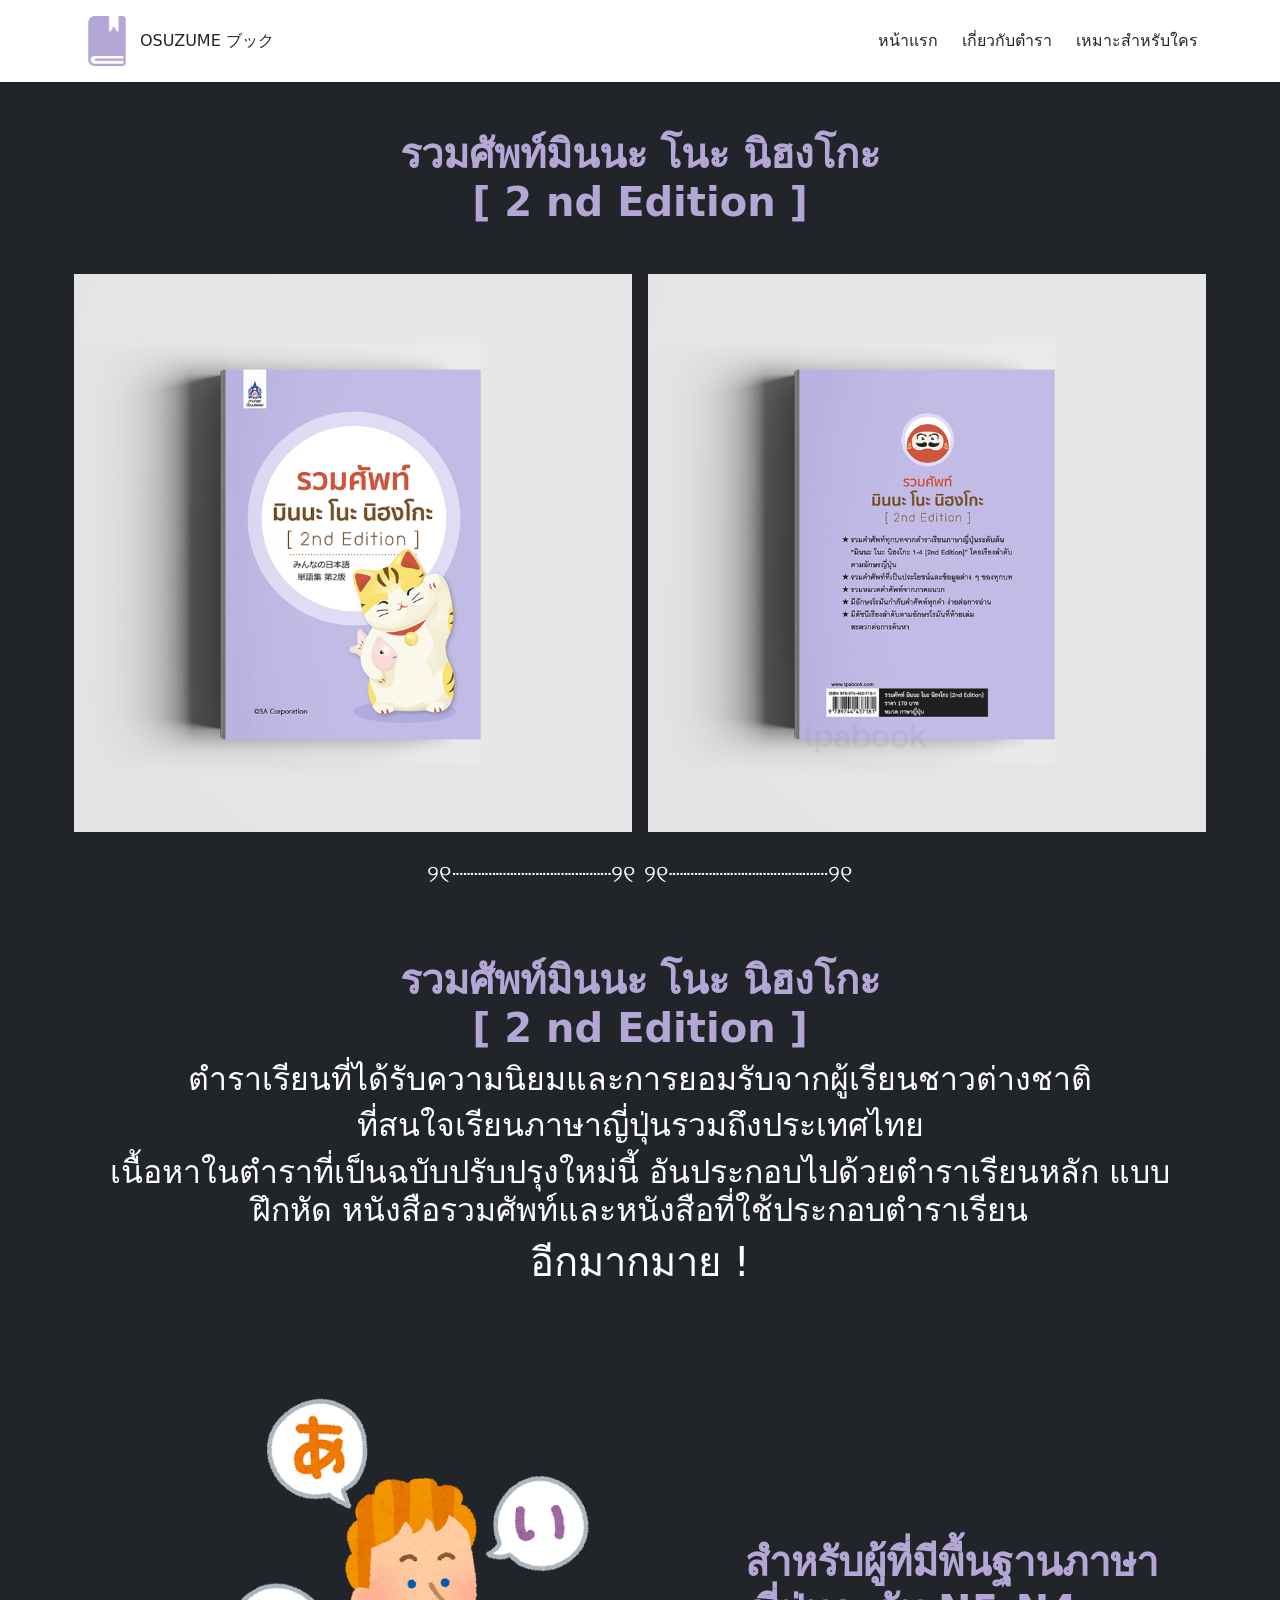
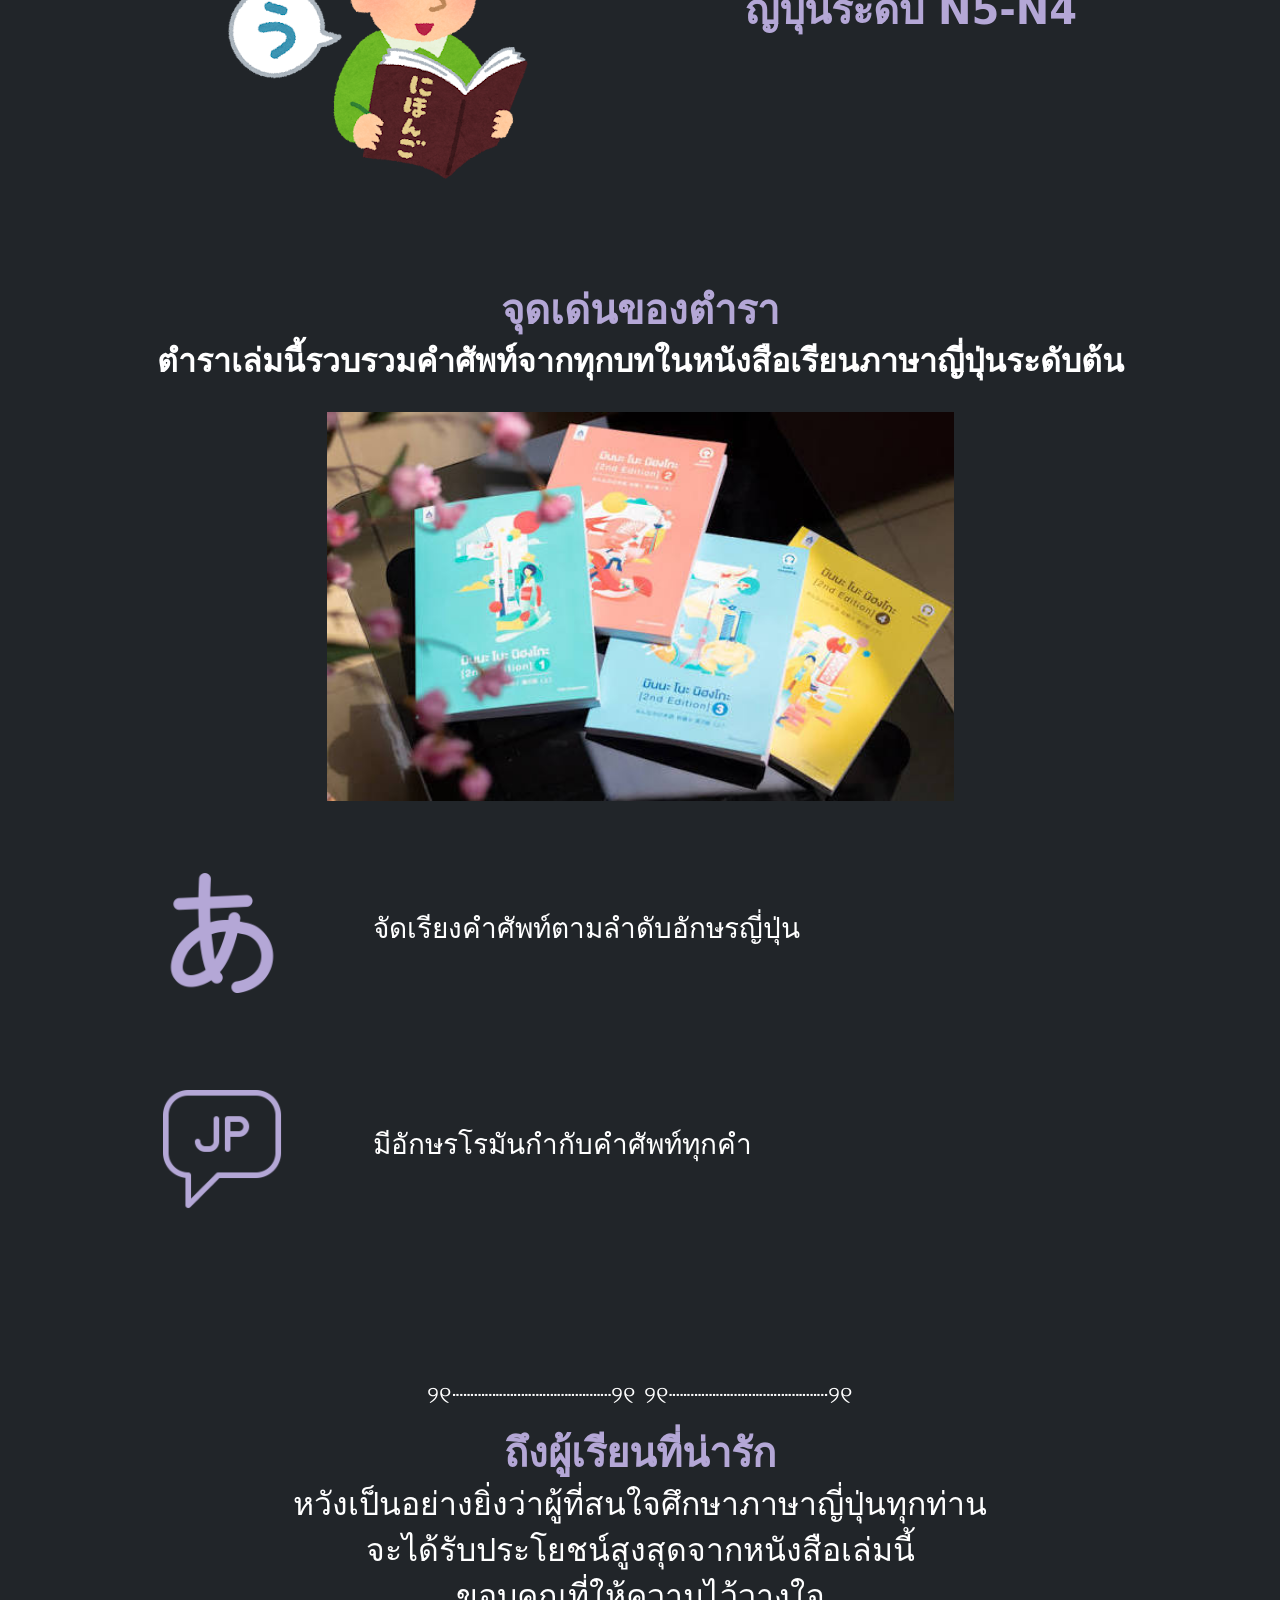
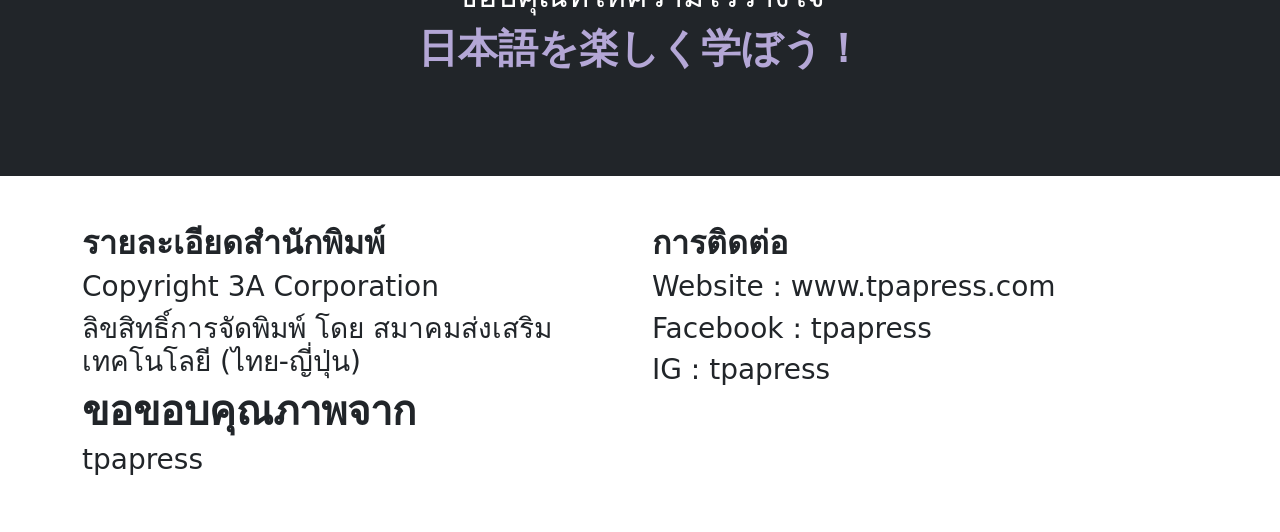
==== index.html @ 3cbcd415 "version1" ====
<!DOCTYPE html>
<html lang="th">

<head>
    <meta charset="UTF-8">
    <meta name="viewport" content="width=device-width, initial-scale=1.0">

    <title>รวมศัพท์มินนะ โนะ นิฮงโกะ</title>


    <!-- ทดลองในคาบ -->
    <link href="https://cdn.jsdelivr.net/npm/bootstrap@5.3.3/dist/css/bootstrap.min.css" rel="stylesheet">
    <link href="https://unpkg.com/aos@2.3.1/dist/aos.css" rel="stylesheet">






    <!-- Bootstrap -->
    <link href="https://cdn.jsdelivr.net/npm/bootstrap@5.3.3/dist/css/bootstrap.min.css" rel="stylesheet">
    <!-- CSS ของเรา -->
    <link rel="stylesheet" href="style.css">

</head>

<body>

    <!-- ================================================== -->
    <!-- HEADER : ส่วนหัวเว็บไซต์ -->
    <!-- ================================================== -->

    <header class="bg-white">
        <nav class="container d-flex align-items-center py-3">

            <!-- โลโก้ + 日本語 -->
            <div class="d-flex align-items-center">
                <img width="50" src="images/Logo (3).png" alt="日本語" class="img-fluid me-2">

                <span class="text-dark">OSUZUME ブック</span>
            </div>

            <!-- เมนู -->
            <div class="ms-auto d-flex gap-4">
                <a href="#" class="text-dark text-decoration-none menu-button">
                    หน้าแรก
                </a>

                <a href="#" class="text-dark text-decoration-none menu-button">
                    เกี่ยวกับตำรา
                </a>

                <a href="#" class="text-dark text-decoration-none menu-button">
                    เหมาะสำหรับใคร
                </a>
            </div>

        </nav>
    </header>


    <!-- ================================================== -->
    <!-- CONTENT : เนื้อหาหลัก -->
    <!-- ================================================== -->

    <main class="bg-dark text-white">


        <!-- ================================================== -->
        <!-- HERO SECTION -->
        <!-- ================================================== -->

        <!-- HERO -->
        <section class="container py-5">
            <div class="text-center mb-5">
                <h1 class="fw-bold" style="color: #B4A7D6;">
                    รวมศัพท์มินนะ โนะ นิฮงโกะ
                    <br>
                    [ 2 nd Edition ]
                </h1>
            </div>


            <!-- รูปหนังสือ -->
            <div class="d-flex justify-content-center align-items-start gap-3 flex-nowrap">

                <!-- ภาพด้านหน้า -->
                <img src="images/minna-dic-front.png" alt="หนังสือด้านหน้า" class="img-fluid w-50"
                    data-aos="zoom-in-right" data-aos-duration="3000">

                <!-- ภาพด้านหลัง -->
                <img src="images/minna-dic-back.png" alt="หนังสือด้านหลัง" class="img-fluid w-50"
                    data-aos="zoom-in-left" data-aos-duration="3000">

            </div>

            <!-- เส้นตกแต่ง -->
            <div class="text-center mt-4">
                <p class="text-white fs-4">
                    ୨୧┈┈┈┈┈┈┈┈┈┈┈୨୧ ୨୧┈┈┈┈┈┈┈┈┈┈┈୨୧
                </p>
            </div>


            <!-- ================================================== -->
            <!-- SECTION 1 : เกี่ยวกับตำรา -->
            <!-- ================================================== -->

            <section class="container py-5">

                <div class="text-center">

                    <h1 class="fw-bold" style="color: #B4A7D6;">
                        รวมศัพท์มินนะ โนะ นิฮงโกะ
                        <br>
                        [ 2 nd Edition ]
                    </h1>

                    <h2>
                        ตำราเรียนที่ได้รับความนิยมและการยอมรับจากผู้เรียนชาวต่างชาติ
                    </h2>
                    <h2>
                        ที่สนใจเรียนภาษาญี่ปุ่นรวมถึงประเทศไทย
                    </h2>

                    <h2>
                        เนื้อหาในตำราที่เป็นฉบับปรับปรุงใหม่นี้
                        อันประกอบไปด้วยตำราเรียนหลัก แบบฝึกหัด
                        หนังสือรวมศัพท์และหนังสือที่ใช้ประกอบตำราเรียน
                    </h2>
                    <h1>
                        อีกมากมาย !
                    </h1>

                </div>

            </section>


            <!-- ================================================== -->
            <!-- SECTION 2 : เหมาะกับใคร -->
            <!-- ================================================== -->

            <section class="container py-5">

                <div class="row align-items-center">

                    <!-- รูปภาพ -->
                    <div class="col-sm-12 col-md-7 col-lg-7 col-xl-7 text-center">

                        <img src="images/study_nihongo.png" alt="ผู้เรียนภาษาญี่ปุ่น" class="img-fluid"
                            data-aos="zoom-in-down" data-aos-duration="3000">

                    </div>

                    <!-- ข้อความ -->
                    <div class="col-sm-12 col-md-5 col-lg-5 col-xl-5 ">
                        <div>
                            <h1 class="fw-bold" style="color: #B4A7D6;">
                                สำหรับผู้ที่มีพื้นฐานภาษาญี่ปุ่นระดับ N5-N4
                            </h1>
                        </div>
                    </div>

                </div>

            </section>


            <!-- ================================================== -->
            <!-- SECTION 3 : จุดเด่นของตำรา -->
            <!-- ================================================== -->

            <section class="container py-5">

                <!-- หัวข้อ -->
                <div class="text-center">

                    <h1 class="fw-bold" style="color: #B4A7D6;">
                        จุดเด่นของตำรา
                    </h1>

                    <h2 class="fw-bold">
                        ตำราเล่มนี้รวบรวมคำศัพท์จากทุกบทในหนังสือเรียนภาษาญี่ปุ่นระดับต้น
                    </h2>

                </div>


                <!-- รูปหนังสือหลัก -->
                <div class="row justify-content-center py-4">
                    <div class="col-sm-12 col-md-7 col-lg-7 col-xl-7 text-center">
                        <img src="images/minna-basic-book.jpg" alt="หนังสือเรียนภาษาญี่ปุ่น" class="img-fluid w-100"
                            data-aos="zoom-out" data-aos-duration="3000">
                    </div>
                </div>




                <!-- จุดเด่นที่ 1 -->
                <div class="row align-items-center py-5">

                    <div class="col-12 col-md-3 text-center">

                        <img src="images/alphabet (3).png" alt="การเรียงคำศัพท์" width="120">

                    </div>

                    <div class="col-12 col-md-9">

                        <h3>
                            จัดเรียงคำศัพท์ตามลำดับอักษรญี่ปุ่น
                        </h3>

                    </div>

                </div>


                <!-- จุดเด่นที่ 2 -->
                <div class="row align-items-center py-5">

                    <div class="col-12 col-md-3 text-center">

                        <img src="images/japanese (2).png" alt="อักษรโรมัน" width="120">

                    </div>

                    <div class="col-12 col-md-9">

                        <h3>
                            มีอักษรโรมันกำกับคำศัพท์ทุกคำ
                        </h3>

                    </div>

                </div>

            </section>


            <!-- ================================================== -->
            <!-- SECTION 4 : ความคาดหวัง -->
            <!-- ================================================== -->

            <section class="container py-5">

                <!-- เส้นตกแต่ง -->
                <div class="text-center mt-4">
                    <p class="text-white fs-4">
                        ୨୧┈┈┈┈┈┈┈┈┈┈┈୨୧ ୨୧┈┈┈┈┈┈┈┈┈┈┈୨୧
                    </p>
                </div>



                <div class="text-center">

                    <h1 class="fw-bold" style="color: #B4A7D6;">
                        ถึงผู้เรียนที่น่ารัก
                    </h1>

                    <h2>
                        หวังเป็นอย่างยิ่งว่าผู้ที่สนใจศึกษาภาษาญี่ปุ่นทุกท่าน
                    </h2>
                    <h2>
                        จะได้รับประโยชน์สูงสุดจากหนังสือเล่มนี้
                    </h2>
                    <h2>
                        ขอบคุณที่ให้ความไว้วางใจ
                    </h2>

                    <h1 class="fw-bold" style="color: #B4A7D6;">
                        日本語を楽しく学ぼう！
                    </h1>

                </div>

            </section>

    </main>


    <!-- ================================================== -->
    <!-- FOOTER : ส่วนท้ายเว็บไซต์ -->
    <!-- ================================================== -->

    <footer class="bg-white text-dark">

        <div class="container py-5">

            <div class="row">

                <!-- รายละเอียดสำนักพิมพ์ -->
                <div class="col-md-6">

                    <h2 class="fw-bold">
                        รายละเอียดสำนักพิมพ์
                    </h2>

                    <h3>
                        Copyright 3A Corporation
                    </h3>

                    <h3>
                        ลิขสิทธิ์การจัดพิมพ์ โดย
                        สมาคมส่งเสริมเทคโนโลยี (ไทย-ญี่ปุ่น)
                    </h3>

                    <h1 class="fw-bold">
                        ขอขอบคุณภาพจาก
                    </h1>

                    <h3>
                        tpapress
                    </h3>
                </div>


                <!-- การติดต่อ -->
                <div class="col-md-6">

                    <h2 class="fw-bold">
                        การติดต่อ
                    </h2>

                    <h3>
                        Website : www.tpapress.com
                    </h3>

                    <h3>
                        Facebook : tpapress
                    </h3>

                    <h3>
                        IG : tpapress
                    </h3>

                </div>

            </div>

        </div>

    </footer>


    <!-- Bootstrap JavaScript -->
    <script src="https://cdn.jsdelivr.net/npm/bootstrap@5.3.3/dist/js/bootstrap.bundle.min.js"></script>

    <!-- AOS JavaScript ฝึกในคาบ -->
    <script src="https://unpkg.com/aos@2.3.1/dist/aos.js"></script>
    <script>
        AOS.init();
    </script>
</body>

</html>
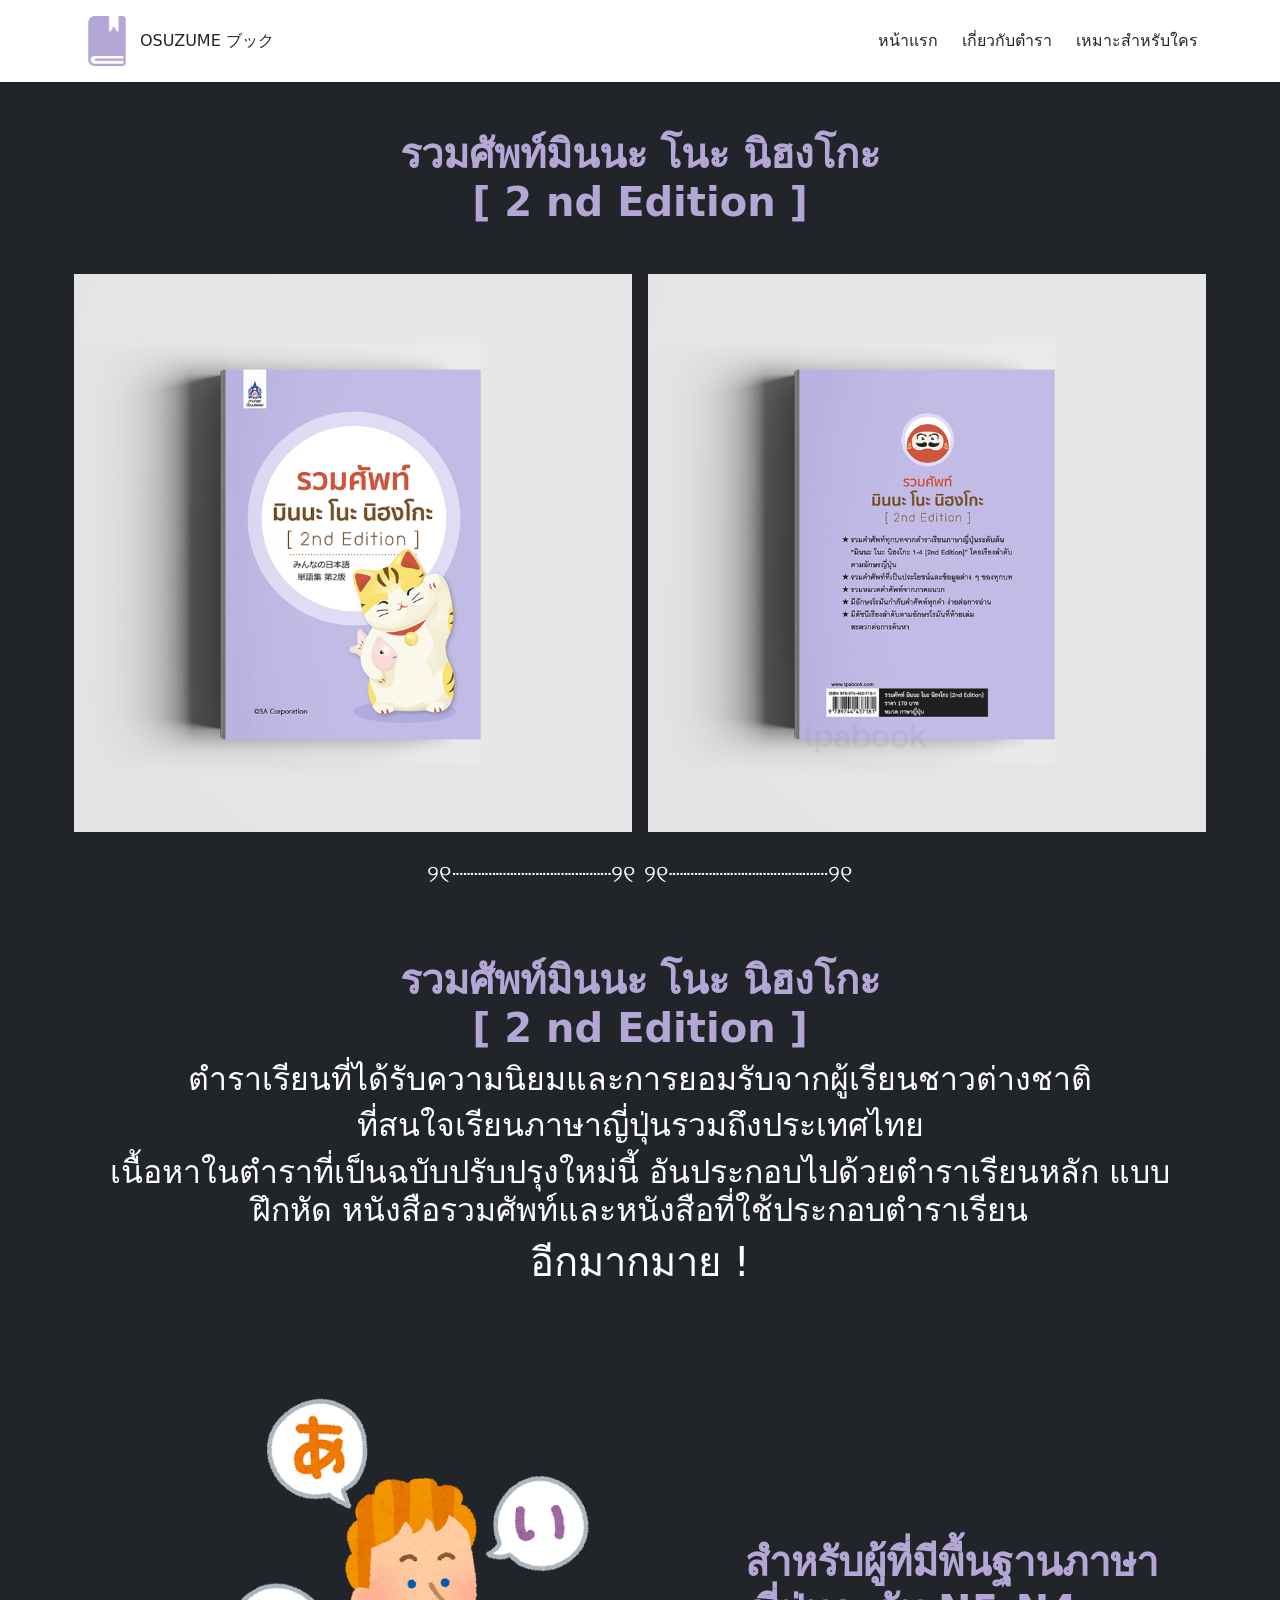
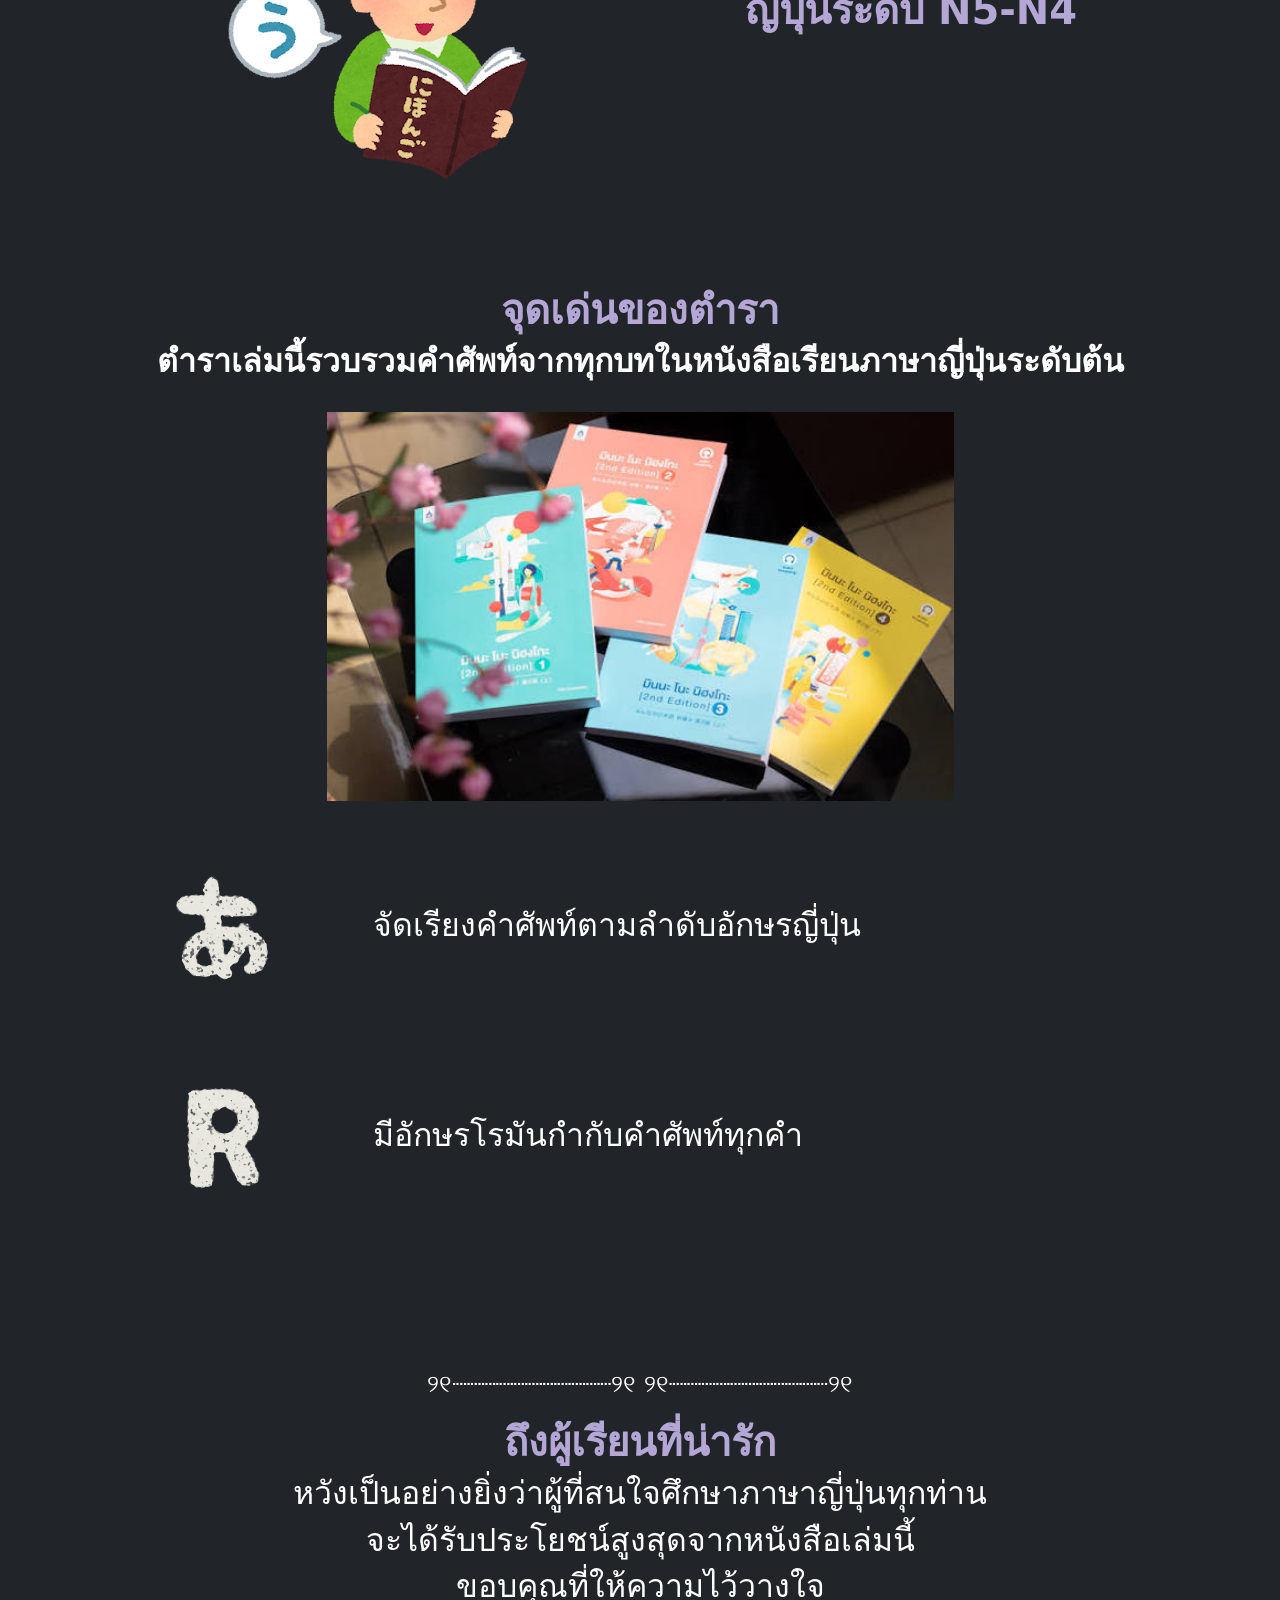
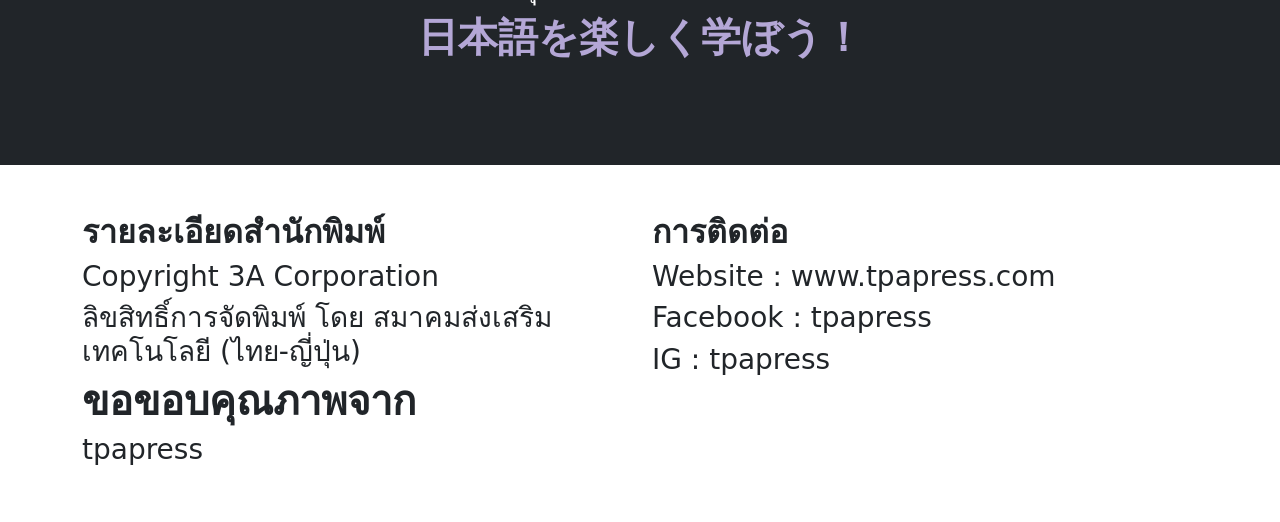
==== commit 368f1e25: "vertion2" ====
--- a/index.html
+++ b/index.html
@@ -35,7 +35,7 @@
 
             <!-- โลโก้ + 日本語 -->
             <div class="d-flex align-items-center">
-                <img width="50" src="images/Logo (3).png" alt="日本語" class="img-fluid me-2">
+                <img width="50" src="images/Logo (3).png" alt="日本語" class="img-fluid me-2" data-aos="flip-left" data-aos-duration="3000">
 
                 <span class="text-dark">OSUZUME ブック</span>
             </div>
@@ -203,15 +203,15 @@
 
                     <div class="col-12 col-md-3 text-center">
 
-                        <img src="images/alphabet (3).png" alt="การเรียงคำศัพท์" width="120">
+                        <img src="images/paint_hiragana01_a.png" alt="การเรียงคำศัพท์" width="120">
 
                     </div>
 
                     <div class="col-12 col-md-9">
 
-                        <h3>
+                        <h2>
                             จัดเรียงคำศัพท์ตามลำดับอักษรญี่ปุ่น
-                        </h3>
+                        </h2>
 
                     </div>
 
@@ -223,15 +223,15 @@
 
                     <div class="col-12 col-md-3 text-center">
 
-                        <img src="images/japanese (2).png" alt="อักษรโรมัน" width="120">
+                        <img src="images/paint_capital_r.png" alt="อักษรโรมัน" width="100">
 
                     </div>
 
                     <div class="col-12 col-md-9">
 
-                        <h3>
+                        <h2>
                             มีอักษรโรมันกำกับคำศัพท์ทุกคำ
-                        </h3>
+                        </h2>
 
                     </div>
 
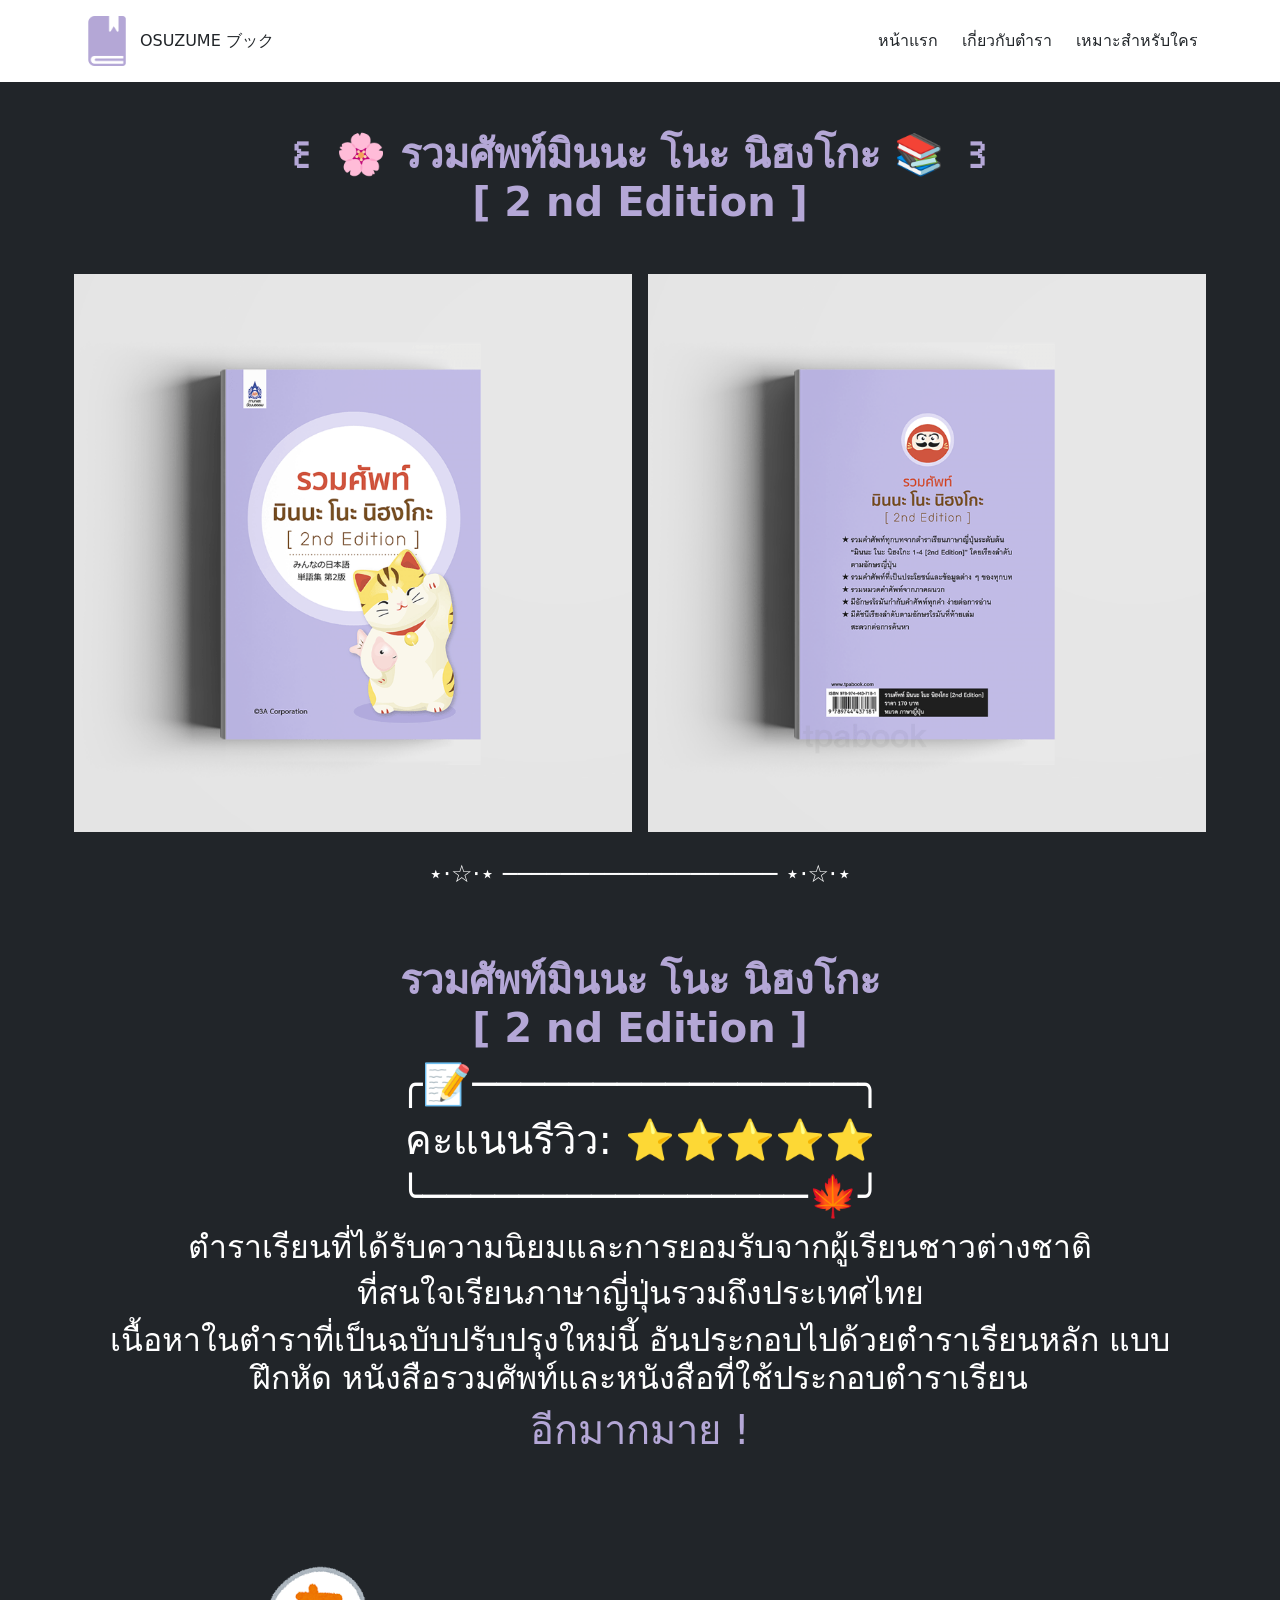
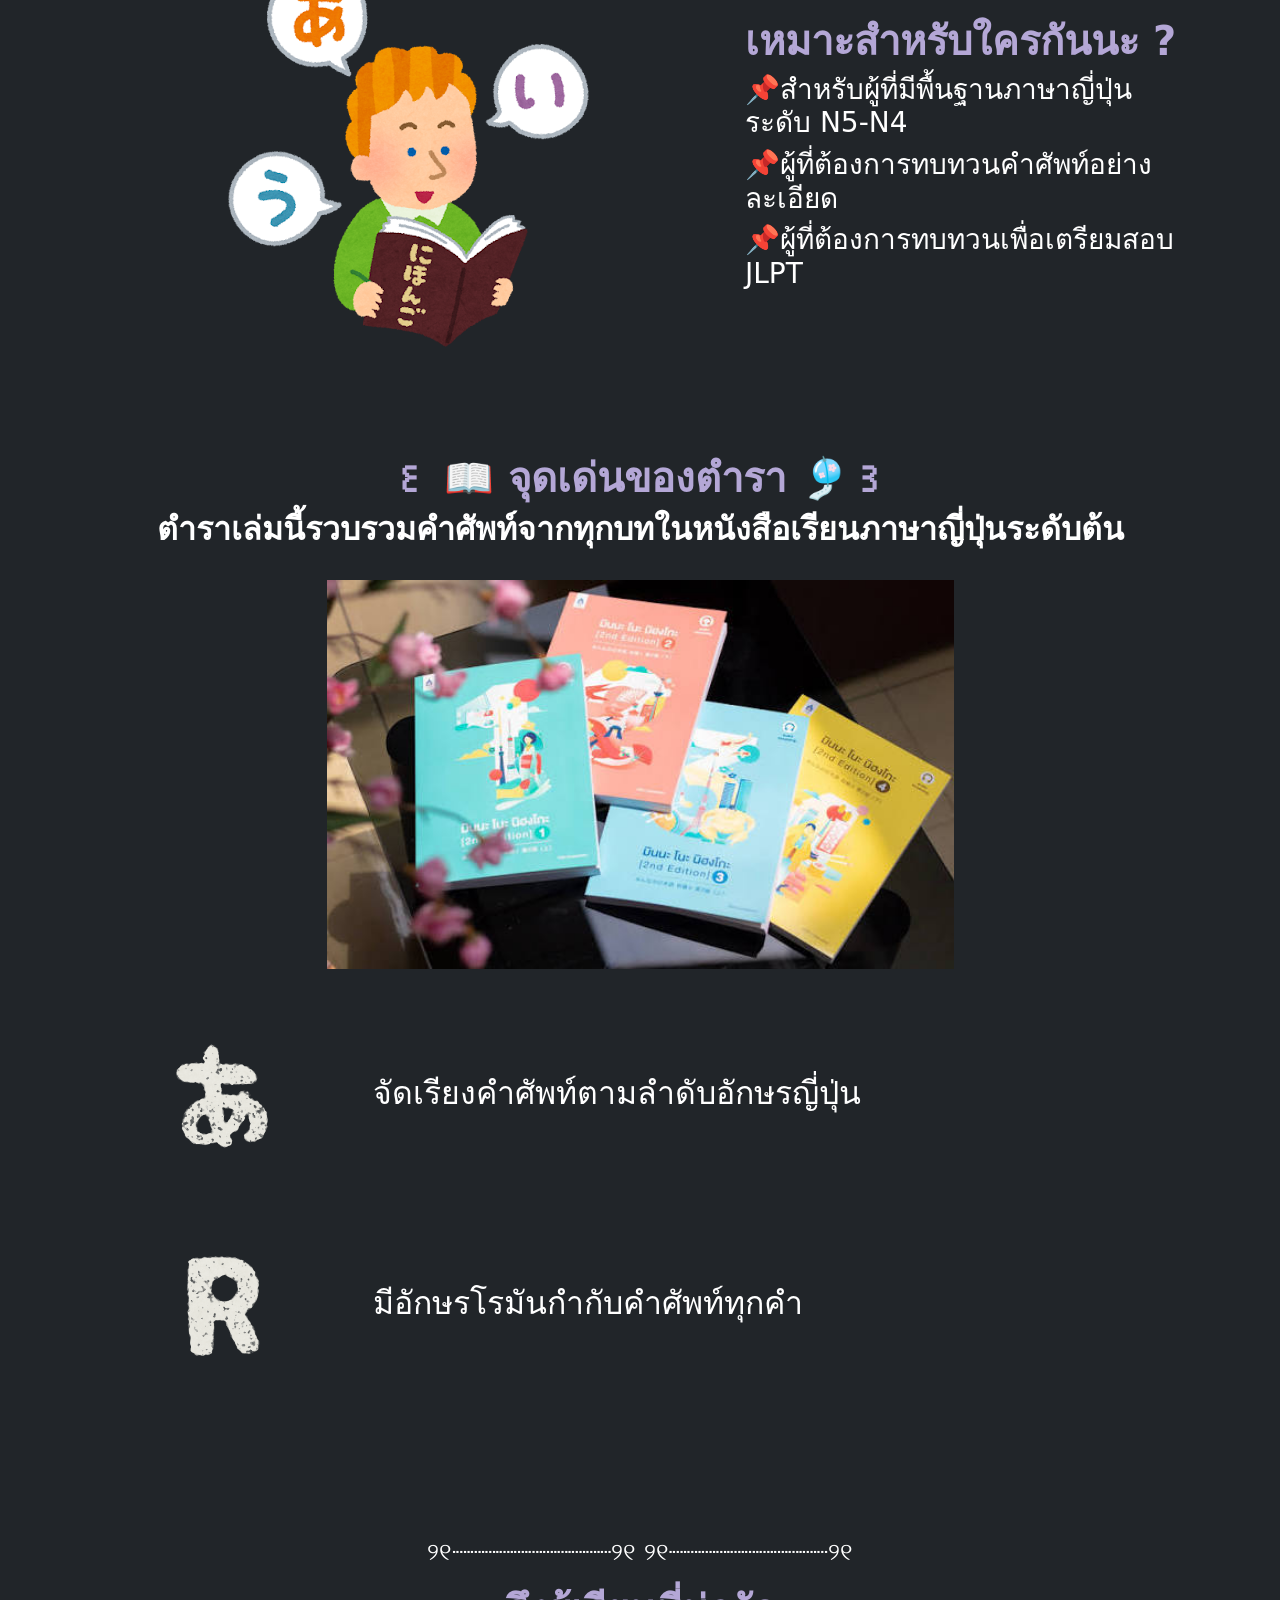
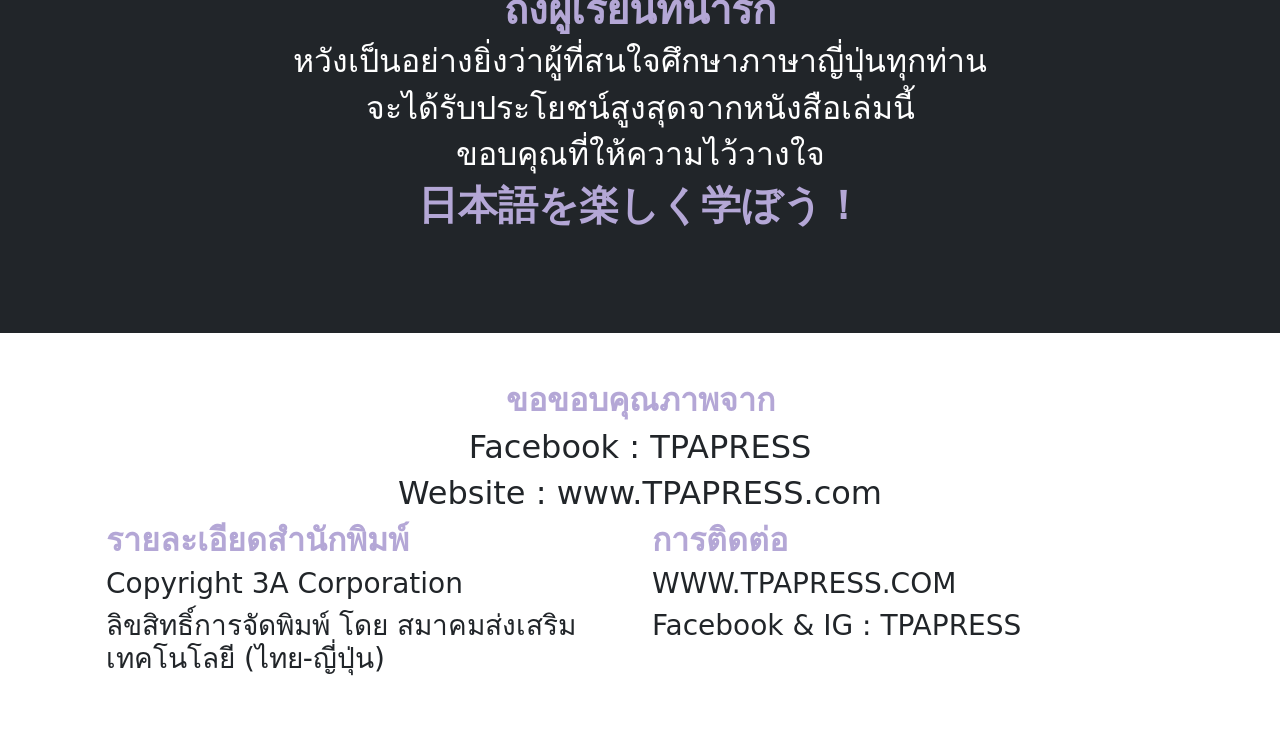
==== commit 5bd8f3b6: "version4" ====
--- a/index.html
+++ b/index.html
@@ -11,10 +11,6 @@
     <!-- ทดลองในคาบ -->
     <link href="https://cdn.jsdelivr.net/npm/bootstrap@5.3.3/dist/css/bootstrap.min.css" rel="stylesheet">
     <link href="https://unpkg.com/aos@2.3.1/dist/aos.css" rel="stylesheet">
-
-
-
-
 
 
     <!-- Bootstrap -->
@@ -35,7 +31,8 @@
 
             <!-- โลโก้ + 日本語 -->
             <div class="d-flex align-items-center">
-                <img width="50" src="images/Logo (3).png" alt="日本語" class="img-fluid me-2" data-aos="flip-left" data-aos-duration="3000">
+                <img width="50" src="images/Logo.png" alt="日本語" class="img-fluid me-2" data-aos="flip-left"
+                    data-aos-duration="3000">
 
                 <span class="text-dark">OSUZUME ブック</span>
             </div>
@@ -74,7 +71,7 @@
         <section class="container py-5">
             <div class="text-center mb-5">
                 <h1 class="fw-bold" style="color: #B4A7D6;">
-                    รวมศัพท์มินนะ โนะ นิฮงโกะ
+                    ꒰ 🌸 รวมศัพท์มินนะ โนะ นิฮงโกะ 📚 ꒱
                     <br>
                     [ 2 nd Edition ]
                 </h1>
@@ -97,7 +94,7 @@
             <!-- เส้นตกแต่ง -->
             <div class="text-center mt-4">
                 <p class="text-white fs-4">
-                    ୨୧┈┈┈┈┈┈┈┈┈┈┈୨୧ ୨୧┈┈┈┈┈┈┈┈┈┈┈୨୧
+                    ⋆⋅☆⋅⋆ ─────────────────── ⋆⋅☆⋅⋆
                 </p>
             </div>
 
@@ -116,6 +113,21 @@
                         [ 2 nd Edition ]
                     </h1>
 
+
+
+                    <h1>
+                        ╭📝────────────────╮
+                    </h1>
+
+                    <h1>
+                        คะแนนรีวิว: ⭐️⭐️⭐️⭐️⭐️
+                    </h1>
+
+                    <h1>
+                        ╰────────────────🍁╯
+                    </h1>
+
+
                     <h2>
                         ตำราเรียนที่ได้รับความนิยมและการยอมรับจากผู้เรียนชาวต่างชาติ
                     </h2>
@@ -128,7 +140,7 @@
                         อันประกอบไปด้วยตำราเรียนหลัก แบบฝึกหัด
                         หนังสือรวมศัพท์และหนังสือที่ใช้ประกอบตำราเรียน
                     </h2>
-                    <h1>
+                    <h1 style="color: #B4A7D6;">
                         อีกมากมาย !
                     </h1>
 
@@ -157,8 +169,20 @@
                     <div class="col-sm-12 col-md-5 col-lg-5 col-xl-5 ">
                         <div>
                             <h1 class="fw-bold" style="color: #B4A7D6;">
-                                สำหรับผู้ที่มีพื้นฐานภาษาญี่ปุ่นระดับ N5-N4
+                                เหมาะสำหรับใครกันนะ ?
                             </h1>
+                            <h3>
+                                📌สำหรับผู้ที่มีพื้นฐานภาษาญี่ปุ่นระดับ N5-N4
+                            </h3>
+                            <h3>
+                                📌ผู้ที่ต้องการทบทวนคำศัพท์อย่างละเอียด  
+
+                            </h3>
+
+                            <h3>
+                                📌ผู้ที่ต้องการทบทวนเพื่อเตรียมสอบ JLPT 
+
+                            </h3>
                         </div>
                     </div>
 
@@ -177,7 +201,7 @@
                 <div class="text-center">
 
                     <h1 class="fw-bold" style="color: #B4A7D6;">
-                        จุดเด่นของตำรา
+                        ꒰ 📖 จุดเด่นของตำรา 🎐꒱
                     </h1>
 
                     <h2 class="fw-bold">
@@ -289,53 +313,49 @@
     <footer class="bg-white text-dark">
 
         <div class="container py-5">
-
-            <div class="row">
+            <!-- ขอขอบคุณภาพจาก -->
+
+            <div class="text-center">
+
+                <h2 class="fw-bold" style="color: #B4A7D6;">ขอขอบคุณภาพจาก</h2>
+
+                <h2>Facebook : TPAPRESS</h2>
+
+                <h2>Website : www.TPAPRESS.com</h2>
+
+            </div>
+
+
+
+            <!-- รายละเอียดสำนักพิมพ์และการติดต่อ -->
+            <div class="row px-4">
 
                 <!-- รายละเอียดสำนักพิมพ์ -->
                 <div class="col-md-6">
 
-                    <h2 class="fw-bold">
+                    <h2 class="fw-bold" style="color: #B4A7D6;">
                         รายละเอียดสำนักพิมพ์
                     </h2>
 
-                    <h3>
-                        Copyright 3A Corporation
-                    </h3>
+                    <h3>Copyright 3A Corporation</h3>
 
                     <h3>
                         ลิขสิทธิ์การจัดพิมพ์ โดย
                         สมาคมส่งเสริมเทคโนโลยี (ไทย-ญี่ปุ่น)
                     </h3>
 
-                    <h1 class="fw-bold">
-                        ขอขอบคุณภาพจาก
-                    </h1>
-
-                    <h3>
-                        tpapress
-                    </h3>
-                </div>
-
+                </div>
 
                 <!-- การติดต่อ -->
                 <div class="col-md-6">
 
-                    <h2 class="fw-bold">
+                    <h2 class="fw-bold" style="color: #B4A7D6;">
                         การติดต่อ
                     </h2>
 
-                    <h3>
-                        Website : www.tpapress.com
-                    </h3>
-
-                    <h3>
-                        Facebook : tpapress
-                    </h3>
-
-                    <h3>
-                        IG : tpapress
-                    </h3>
+                    <h3>WWW.TPAPRESS.COM</h3>
+
+                    <h3>Facebook & IG : TPAPRESS</h3>
 
                 </div>
 
@@ -343,7 +363,12 @@
 
         </div>
 
+
     </footer>
+
+    </div>
+
+
 
 
     <!-- Bootstrap JavaScript -->
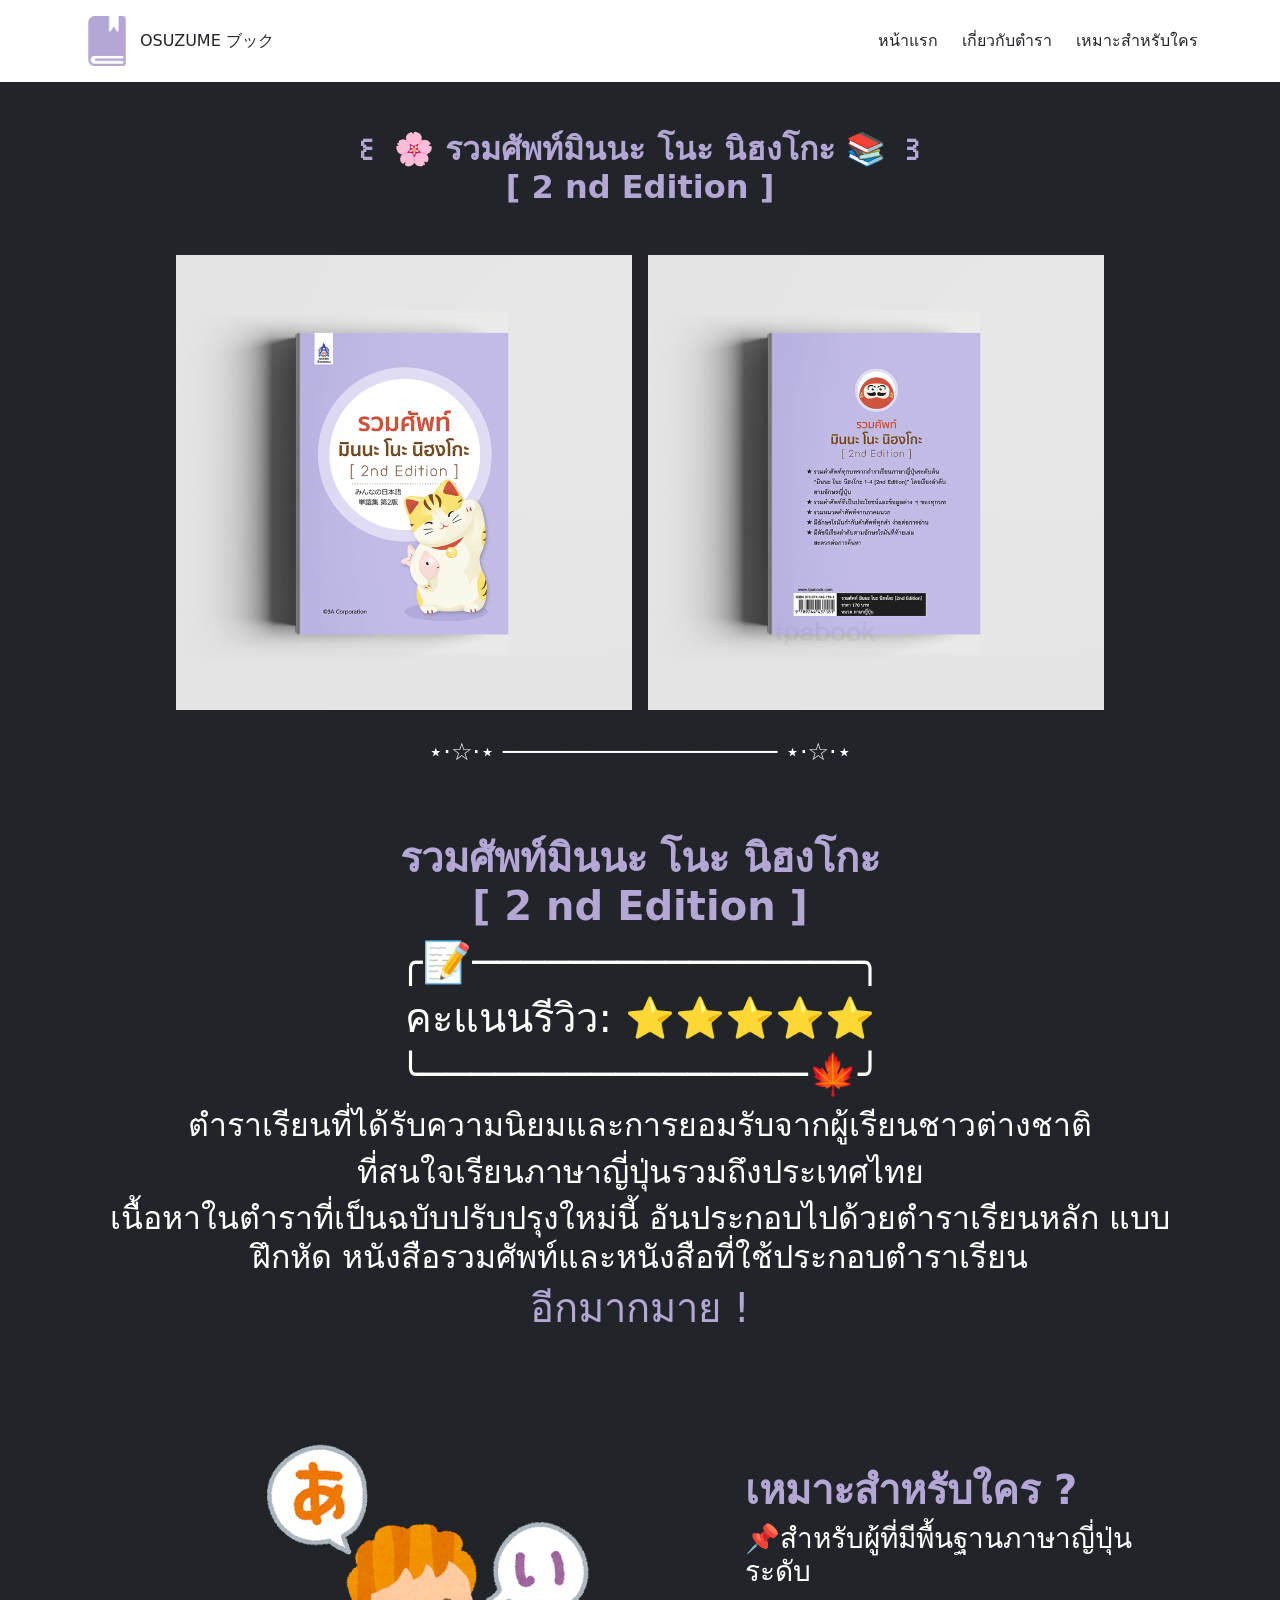
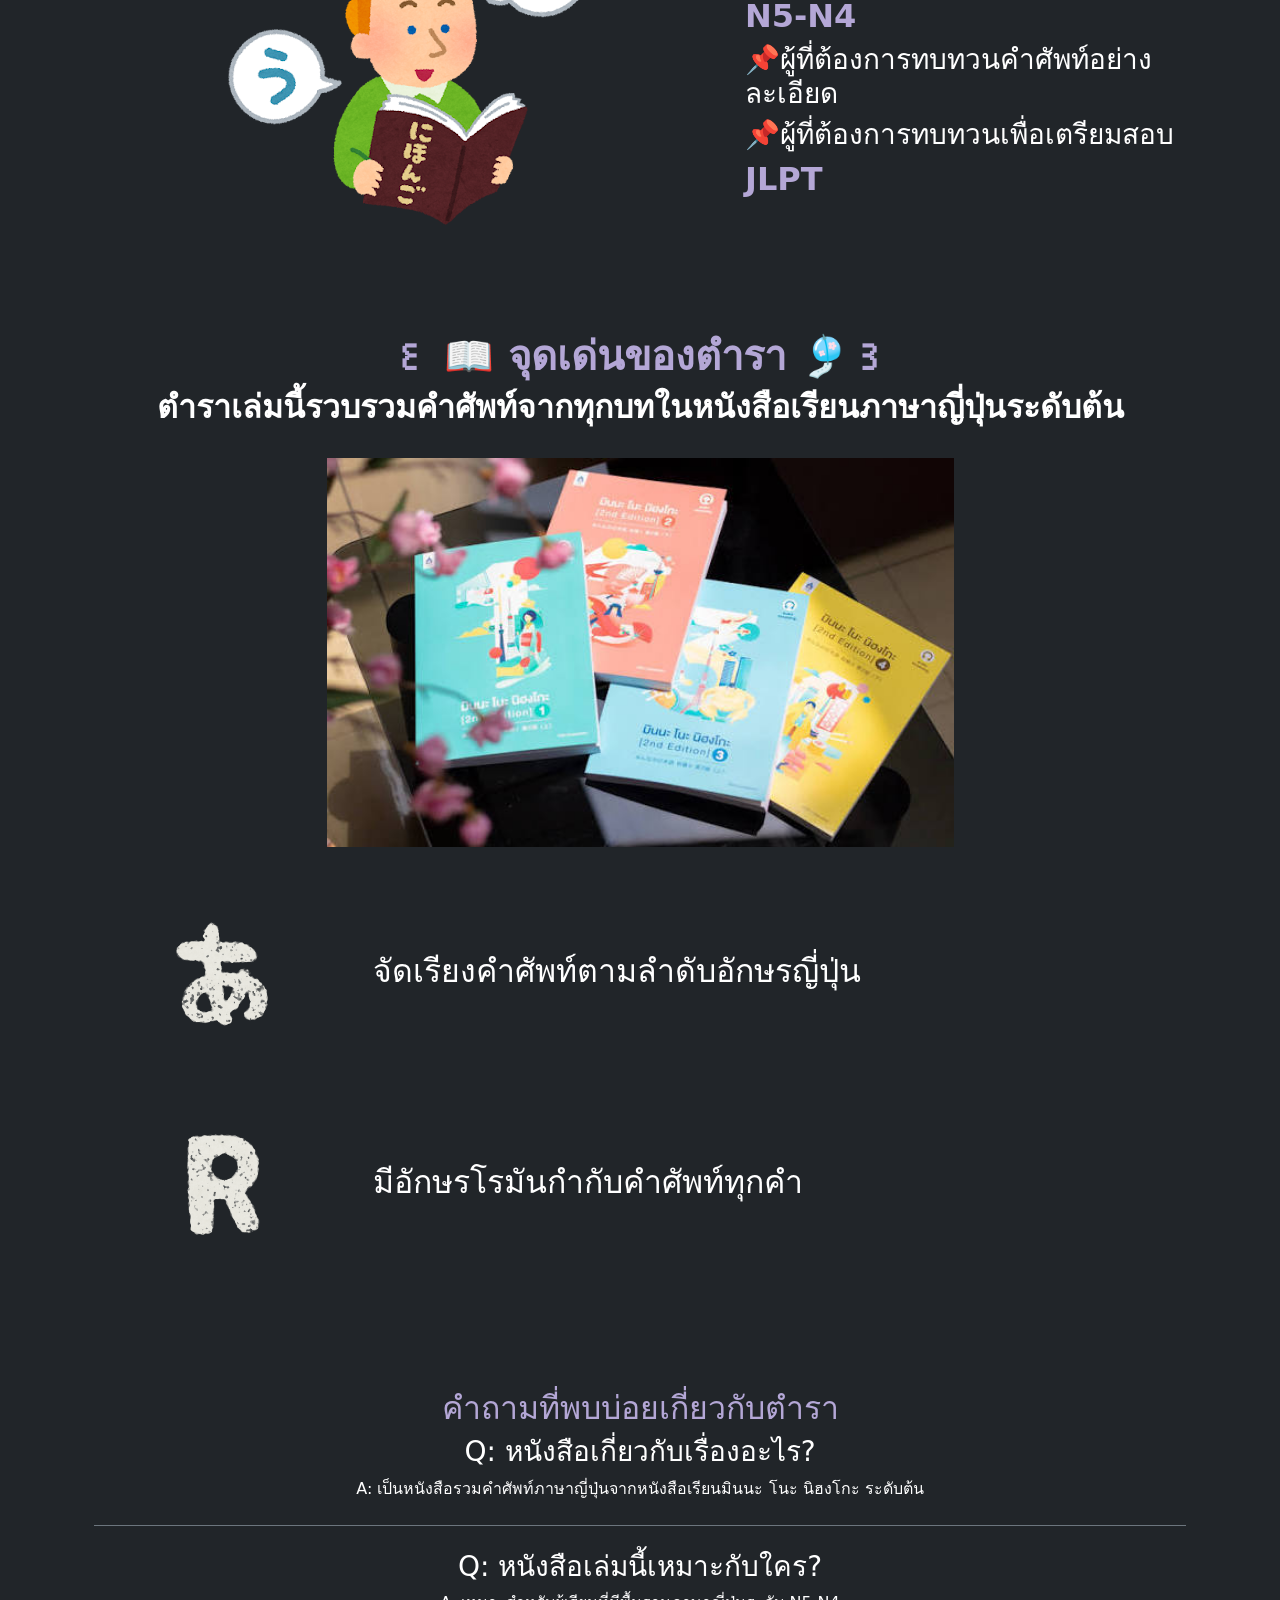
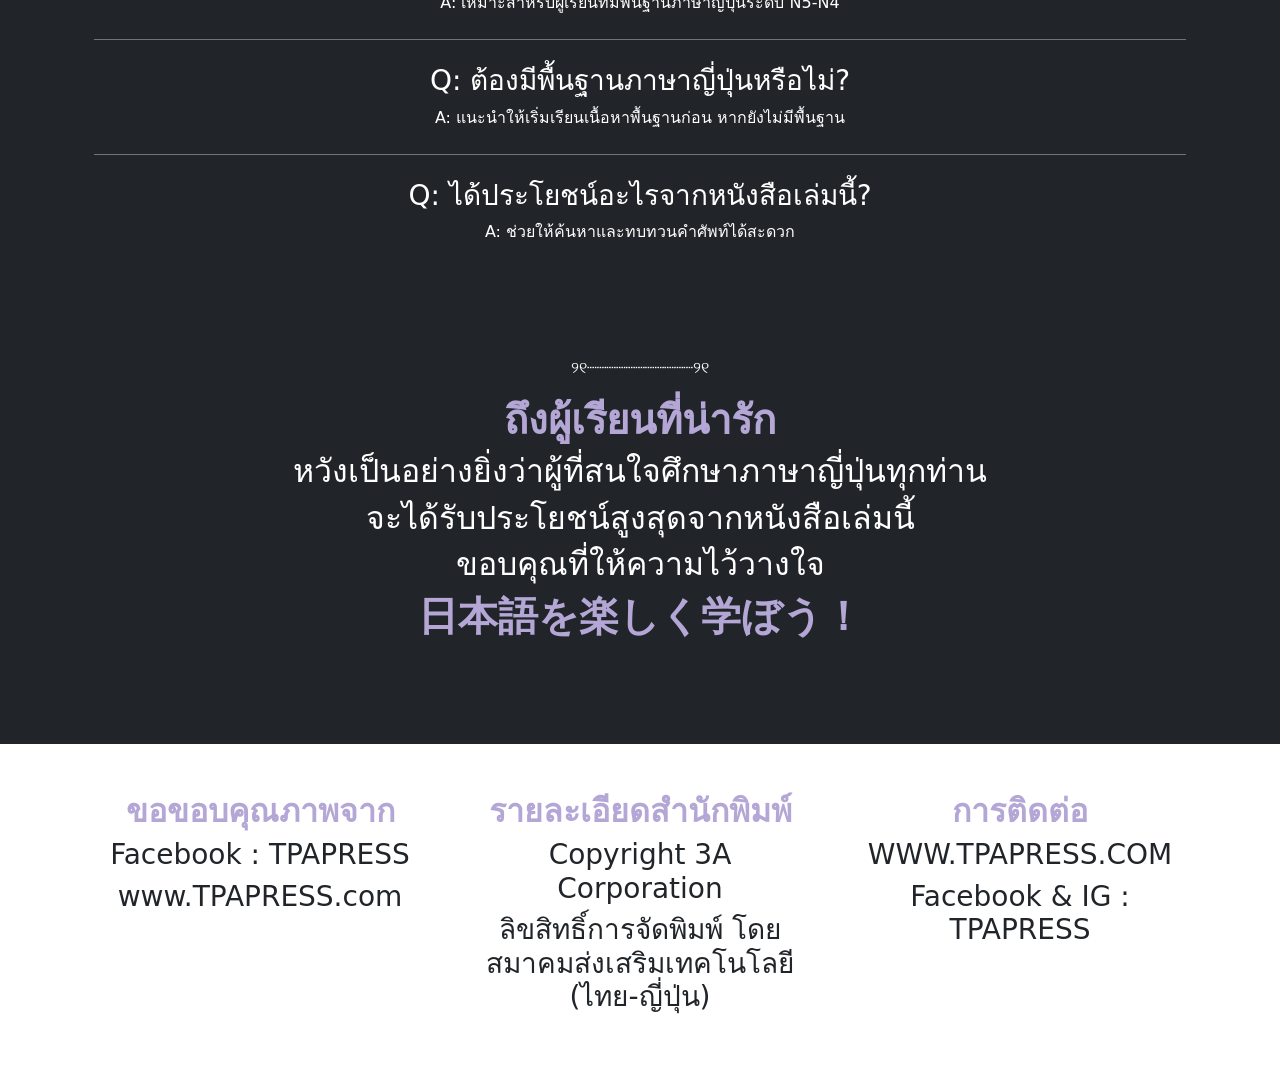
==== commit aef0a624: "version6" ====
--- a/index.html
+++ b/index.html
@@ -1,384 +1,441 @@
-<!DOCTYPE html>
-<html lang="th">
-
-<head>
-    <meta charset="UTF-8">
-    <meta name="viewport" content="width=device-width, initial-scale=1.0">
-
-    <title>รวมศัพท์มินนะ โนะ นิฮงโกะ</title>
-
-
-    <!-- ทดลองในคาบ -->
-    <link href="https://cdn.jsdelivr.net/npm/bootstrap@5.3.3/dist/css/bootstrap.min.css" rel="stylesheet">
-    <link href="https://unpkg.com/aos@2.3.1/dist/aos.css" rel="stylesheet">
-
-
-    <!-- Bootstrap -->
-    <link href="https://cdn.jsdelivr.net/npm/bootstrap@5.3.3/dist/css/bootstrap.min.css" rel="stylesheet">
-    <!-- CSS ของเรา -->
-    <link rel="stylesheet" href="style.css">
-
-</head>
-
-<body>
-
-    <!-- ================================================== -->
-    <!-- HEADER : ส่วนหัวเว็บไซต์ -->
-    <!-- ================================================== -->
-
-    <header class="bg-white">
-        <nav class="container d-flex align-items-center py-3">
-
-            <!-- โลโก้ + 日本語 -->
-            <div class="d-flex align-items-center">
-                <img width="50" src="images/Logo.png" alt="日本語" class="img-fluid me-2" data-aos="flip-left"
-                    data-aos-duration="3000">
-
-                <span class="text-dark">OSUZUME ブック</span>
-            </div>
-
-            <!-- เมนู -->
-            <div class="ms-auto d-flex gap-4">
-                <a href="#" class="text-dark text-decoration-none menu-button">
-                    หน้าแรก
-                </a>
-
-                <a href="#" class="text-dark text-decoration-none menu-button">
-                    เกี่ยวกับตำรา
-                </a>
-
-                <a href="#" class="text-dark text-decoration-none menu-button">
-                    เหมาะสำหรับใคร
-                </a>
-            </div>
-
-        </nav>
-    </header>
-
-
-    <!-- ================================================== -->
-    <!-- CONTENT : เนื้อหาหลัก -->
-    <!-- ================================================== -->
-
-    <main class="bg-dark text-white">
-
-
-        <!-- ================================================== -->
-        <!-- HERO SECTION -->
-        <!-- ================================================== -->
-
-        <!-- HERO -->
-        <section class="container py-5">
-            <div class="text-center mb-5">
-                <h1 class="fw-bold" style="color: #B4A7D6;">
-                    ꒰ 🌸 รวมศัพท์มินนะ โนะ นิฮงโกะ 📚 ꒱
-                    <br>
-                    [ 2 nd Edition ]
-                </h1>
-            </div>
-
-
-            <!-- รูปหนังสือ -->
-            <div class="d-flex justify-content-center align-items-start gap-3 flex-nowrap">
-
-                <!-- ภาพด้านหน้า -->
-                <img src="images/minna-dic-front.png" alt="หนังสือด้านหน้า" class="img-fluid w-50"
-                    data-aos="zoom-in-right" data-aos-duration="3000">
-
-                <!-- ภาพด้านหลัง -->
-                <img src="images/minna-dic-back.png" alt="หนังสือด้านหลัง" class="img-fluid w-50"
-                    data-aos="zoom-in-left" data-aos-duration="3000">
-
-            </div>
-
-            <!-- เส้นตกแต่ง -->
-            <div class="text-center mt-4">
-                <p class="text-white fs-4">
-                    ⋆⋅☆⋅⋆ ─────────────────── ⋆⋅☆⋅⋆
-                </p>
-            </div>
-
-
-            <!-- ================================================== -->
-            <!-- SECTION 1 : เกี่ยวกับตำรา -->
-            <!-- ================================================== -->
-
-            <section class="container py-5">
-
-                <div class="text-center">
-
-                    <h1 class="fw-bold" style="color: #B4A7D6;">
-                        รวมศัพท์มินนะ โนะ นิฮงโกะ
-                        <br>
-                        [ 2 nd Edition ]
-                    </h1>
-
-
-
-                    <h1>
-                        ╭📝────────────────╮
-                    </h1>
-
-                    <h1>
-                        คะแนนรีวิว: ⭐️⭐️⭐️⭐️⭐️
-                    </h1>
-
-                    <h1>
-                        ╰────────────────🍁╯
-                    </h1>
-
-
-                    <h2>
-                        ตำราเรียนที่ได้รับความนิยมและการยอมรับจากผู้เรียนชาวต่างชาติ
-                    </h2>
-                    <h2>
-                        ที่สนใจเรียนภาษาญี่ปุ่นรวมถึงประเทศไทย
-                    </h2>
-
-                    <h2>
-                        เนื้อหาในตำราที่เป็นฉบับปรับปรุงใหม่นี้
-                        อันประกอบไปด้วยตำราเรียนหลัก แบบฝึกหัด
-                        หนังสือรวมศัพท์และหนังสือที่ใช้ประกอบตำราเรียน
-                    </h2>
-                    <h1 style="color: #B4A7D6;">
-                        อีกมากมาย !
-                    </h1>
-
-                </div>
-
-            </section>
-
-
-            <!-- ================================================== -->
-            <!-- SECTION 2 : เหมาะกับใคร -->
-            <!-- ================================================== -->
-
-            <section class="container py-5">
-
-                <div class="row align-items-center">
-
-                    <!-- รูปภาพ -->
-                    <div class="col-sm-12 col-md-7 col-lg-7 col-xl-7 text-center">
-
-                        <img src="images/study_nihongo.png" alt="ผู้เรียนภาษาญี่ปุ่น" class="img-fluid"
-                            data-aos="zoom-in-down" data-aos-duration="3000">
-
-                    </div>
-
-                    <!-- ข้อความ -->
-                    <div class="col-sm-12 col-md-5 col-lg-5 col-xl-5 ">
-                        <div>
-                            <h1 class="fw-bold" style="color: #B4A7D6;">
-                                เหมาะสำหรับใครกันนะ ?
-                            </h1>
-                            <h3>
-                                📌สำหรับผู้ที่มีพื้นฐานภาษาญี่ปุ่นระดับ N5-N4
-                            </h3>
-                            <h3>
-                                📌ผู้ที่ต้องการทบทวนคำศัพท์อย่างละเอียด  
-
-                            </h3>
-
-                            <h3>
-                                📌ผู้ที่ต้องการทบทวนเพื่อเตรียมสอบ JLPT 
-
-                            </h3>
-                        </div>
-                    </div>
-
-                </div>
-
-            </section>
-
-
-            <!-- ================================================== -->
-            <!-- SECTION 3 : จุดเด่นของตำรา -->
-            <!-- ================================================== -->
-
-            <section class="container py-5">
-
-                <!-- หัวข้อ -->
-                <div class="text-center">
-
-                    <h1 class="fw-bold" style="color: #B4A7D6;">
-                        ꒰ 📖 จุดเด่นของตำรา 🎐꒱
-                    </h1>
-
-                    <h2 class="fw-bold">
-                        ตำราเล่มนี้รวบรวมคำศัพท์จากทุกบทในหนังสือเรียนภาษาญี่ปุ่นระดับต้น
-                    </h2>
-
-                </div>
-
-
-                <!-- รูปหนังสือหลัก -->
-                <div class="row justify-content-center py-4">
-                    <div class="col-sm-12 col-md-7 col-lg-7 col-xl-7 text-center">
-                        <img src="images/minna-basic-book.jpg" alt="หนังสือเรียนภาษาญี่ปุ่น" class="img-fluid w-100"
-                            data-aos="zoom-out" data-aos-duration="3000">
-                    </div>
-                </div>
-
-
-
-
-                <!-- จุดเด่นที่ 1 -->
-                <div class="row align-items-center py-5">
-
-                    <div class="col-12 col-md-3 text-center">
-
-                        <img src="images/paint_hiragana01_a.png" alt="การเรียงคำศัพท์" width="120">
-
-                    </div>
-
-                    <div class="col-12 col-md-9">
-
-                        <h2>
-                            จัดเรียงคำศัพท์ตามลำดับอักษรญี่ปุ่น
-                        </h2>
-
-                    </div>
-
-                </div>
-
-
-                <!-- จุดเด่นที่ 2 -->
-                <div class="row align-items-center py-5">
-
-                    <div class="col-12 col-md-3 text-center">
-
-                        <img src="images/paint_capital_r.png" alt="อักษรโรมัน" width="100">
-
-                    </div>
-
-                    <div class="col-12 col-md-9">
-
-                        <h2>
-                            มีอักษรโรมันกำกับคำศัพท์ทุกคำ
-                        </h2>
-
-                    </div>
-
-                </div>
-
-            </section>
-
-
-            <!-- ================================================== -->
-            <!-- SECTION 4 : ความคาดหวัง -->
-            <!-- ================================================== -->
-
-            <section class="container py-5">
-
-                <!-- เส้นตกแต่ง -->
-                <div class="text-center mt-4">
-                    <p class="text-white fs-4">
-                        ୨୧┈┈┈┈┈┈┈┈┈┈┈୨୧ ୨୧┈┈┈┈┈┈┈┈┈┈┈୨୧
-                    </p>
-                </div>
-
-
-
-                <div class="text-center">
-
-                    <h1 class="fw-bold" style="color: #B4A7D6;">
-                        ถึงผู้เรียนที่น่ารัก
-                    </h1>
-
-                    <h2>
-                        หวังเป็นอย่างยิ่งว่าผู้ที่สนใจศึกษาภาษาญี่ปุ่นทุกท่าน
-                    </h2>
-                    <h2>
-                        จะได้รับประโยชน์สูงสุดจากหนังสือเล่มนี้
-                    </h2>
-                    <h2>
-                        ขอบคุณที่ให้ความไว้วางใจ
-                    </h2>
-
-                    <h1 class="fw-bold" style="color: #B4A7D6;">
-                        日本語を楽しく学ぼう！
-                    </h1>
-
-                </div>
-
-            </section>
-
-    </main>
-
-
-    <!-- ================================================== -->
-    <!-- FOOTER : ส่วนท้ายเว็บไซต์ -->
-    <!-- ================================================== -->
-
-    <footer class="bg-white text-dark">
-
-        <div class="container py-5">
-            <!-- ขอขอบคุณภาพจาก -->
-
-            <div class="text-center">
-
-                <h2 class="fw-bold" style="color: #B4A7D6;">ขอขอบคุณภาพจาก</h2>
-
-                <h2>Facebook : TPAPRESS</h2>
-
-                <h2>Website : www.TPAPRESS.com</h2>
-
-            </div>
-
-
-
-            <!-- รายละเอียดสำนักพิมพ์และการติดต่อ -->
-            <div class="row px-4">
-
-                <!-- รายละเอียดสำนักพิมพ์ -->
-                <div class="col-md-6">
-
-                    <h2 class="fw-bold" style="color: #B4A7D6;">
-                        รายละเอียดสำนักพิมพ์
-                    </h2>
-
-                    <h3>Copyright 3A Corporation</h3>
-
-                    <h3>
-                        ลิขสิทธิ์การจัดพิมพ์ โดย
-                        สมาคมส่งเสริมเทคโนโลยี (ไทย-ญี่ปุ่น)
-                    </h3>
-
-                </div>
-
-                <!-- การติดต่อ -->
-                <div class="col-md-6">
-
-                    <h2 class="fw-bold" style="color: #B4A7D6;">
-                        การติดต่อ
-                    </h2>
-
-                    <h3>WWW.TPAPRESS.COM</h3>
-
-                    <h3>Facebook & IG : TPAPRESS</h3>
-
-                </div>
-
-            </div>
-
-        </div>
-
-
-    </footer>
-
-    </div>
-
-
-
-
-    <!-- Bootstrap JavaScript -->
-    <script src="https://cdn.jsdelivr.net/npm/bootstrap@5.3.3/dist/js/bootstrap.bundle.min.js"></script>
-
-    <!-- AOS JavaScript ฝึกในคาบ -->
-    <script src="https://unpkg.com/aos@2.3.1/dist/aos.js"></script>
-    <script>
-        AOS.init();
-    </script>
-</body>
-
+<!DOCTYPE html>
+<html lang="th">
+
+
+<head>
+    <meta charset="UTF-8">
+    <meta name="viewport" content="width=device-width, initial-scale=1.0">
+
+    <!-- SEO : ชื่อเว็บไซต์บนผลการค้นหา -->
+    <title>รวมศัพท์มินนะ โนะ นิฮงโกะ [2nd Edition] | OSUZUME ブック</title>
+
+    <!-- SEO : คำอธิบายเว็บไซต์ -->
+    <meta name="description"
+        content="แนะนำหนังสือรวมศัพท์มินนะ โนะ นิฮงโกะ [2nd Edition] รวมคำศัพท์จากบทเรียนภาษาญี่ปุ่นระดับต้น พร้อมจุดเด่นของตำรา เหมาะสำหรับผู้เรียนที่ต้องการทบทวนคำศัพท์และเตรียมสอบ JLPT N5-N4">
+
+    <!-- Bootstrap -->
+    <link href="https://cdn.jsdelivr.net/npm/bootstrap@5.3.3/dist/css/bootstrap.min.css" rel="stylesheet">
+
+    <!-- AOS -->
+    <link href="https://unpkg.com/aos@2.3.1/dist/aos.css" rel="stylesheet">
+
+    <!-- CSS ของเรา -->
+    <link rel="stylesheet" href="style.css?v=3">
+</head>
+
+
+<body>
+
+    <!-- ================================================== -->
+    <!-- HEADER : ส่วนหัวเว็บไซต์ -->
+    <!-- ================================================== -->
+
+    <header class="bg-white">
+        <nav class="container d-flex align-items-center py-3">
+
+            <!-- โลโก้ + 日本語 -->
+            <div class="d-flex align-items-center">
+                <img width="50" src="images/Logo.png" alt="日本語" class="img-fluid me-2" data-aos="flip-left"
+                    data-aos-duration="3000">
+
+                <span class="text-dark">OSUZUME ブック</span>
+            </div>
+
+            <!-- เมนู -->
+            <div class="ms-auto d-flex gap-4">
+                <a href="#" class="text-dark text-decoration-none menu-button">
+                    หน้าแรก
+                </a>
+
+                <a href="#" class="text-dark text-decoration-none menu-button">
+                    เกี่ยวกับตำรา
+                </a>
+
+                <a href="#" class="text-dark text-decoration-none menu-button">
+                    เหมาะสำหรับใคร
+                </a>
+            </div>
+
+        </nav>
+    </header>
+
+
+    <!-- ================================================== -->
+    <!-- CONTENT : เนื้อหาหลัก -->
+    <!-- ================================================== -->
+
+    <main class="bg-dark text-white">
+
+
+        <!-- ================================================== -->
+        <!-- HERO SECTION -->
+        <!-- ================================================== -->
+
+        <!-- HERO -->
+        <section class="container py-5">
+            <div class="text-center mb-5">
+                <h2 class="fw-bold" style="color: #B4A7D6;">
+                    ꒰ 🌸 รวมศัพท์มินนะ โนะ นิฮงโกะ 📚 ꒱
+                    <br>
+                    [ 2 nd Edition ]
+                </h2>
+            </div>
+
+
+            <!-- รูปหนังสือ -->
+            <div class="row justify-content-center align-items-start g-3 hero-books">
+
+                <!-- ภาพด้านหน้า -->
+                <div class="col-6 col-md-5 text-center">
+                    <img src="images/minna-dic-front.png"
+                        alt="ปกหน้าหนังสือรวมศัพท์มินนะ โนะ นิฮงโกะ ฉบับปรับปรุงครั้งที่ 2" class="img-fluid hero-book"
+                        data-aos="zoom-in-right" data-aos-duration="3000">
+                </div>
+
+                <!-- ภาพด้านหลัง -->
+                <div class="col-6 col-md-5 text-center">
+                    <img src="images/minna-dic-back.png"
+                        alt="ปกหลังหนังสือรวมศัพท์มินนะ โนะ นิฮงโกะ ฉบับปรับปรุงครั้งที่ 2" class="img-fluid hero-book"
+                        data-aos="zoom-in-left" data-aos-duration="3000">
+                </div>
+
+            </div>
+
+            <!-- เส้นตกแต่ง -->
+            <div class="text-center mt-4">
+                <p class="text-white fs-4">
+                    ⋆⋅☆⋅⋆ ─────────────────── ⋆⋅☆⋅⋆
+                </p>
+            </div>
+
+
+            <!-- ================================================== -->
+            <!-- SECTION 1 : เกี่ยวกับตำรา -->
+            <!-- ================================================== -->
+
+            <section class="container py-5">
+
+                <div class="text-center">
+
+                    <h1 class="fw-bold" style="color: #B4A7D6;">
+                        รวมศัพท์มินนะ โนะ นิฮงโกะ
+                        <br>
+                        [ 2 nd Edition ]
+                    </h1>
+
+
+
+                    <h1>
+                        ╭📝────────────────╮
+                    </h1>
+
+                    <h1>
+                        คะแนนรีวิว: ⭐️⭐️⭐️⭐️⭐️
+                    </h1>
+
+                    <h1>
+                        ╰────────────────🍁╯
+                    </h1>
+
+
+                    <h2>
+                        ตำราเรียนที่ได้รับความนิยมและการยอมรับจากผู้เรียนชาวต่างชาติ
+                    </h2>
+                    <h2>
+                        ที่สนใจเรียนภาษาญี่ปุ่นรวมถึงประเทศไทย
+                    </h2>
+
+                    <h2>
+                        เนื้อหาในตำราที่เป็นฉบับปรับปรุงใหม่นี้
+                        อันประกอบไปด้วยตำราเรียนหลัก แบบฝึกหัด
+                        หนังสือรวมศัพท์และหนังสือที่ใช้ประกอบตำราเรียน
+                    </h2>
+                    <h1 style="color: #B4A7D6;">
+                        อีกมากมาย !
+                    </h1>
+
+                </div>
+
+            </section>
+
+
+            <!-- ================================================== -->
+            <!-- SECTION 2 : เหมาะกับใคร -->
+            <!-- ================================================== -->
+
+            <section class="container py-5">
+
+                <div class="row align-items-center">
+
+                    <!-- รูปภาพ -->
+                    <div class="col-sm-12 col-md-7 col-lg-7 col-xl-7 text-center">
+
+                        <img src="images/study_nihongo.png" alt="ผู้เรียนภาษาญี่ปุ่น" class="img-fluid"
+                            data-aos="zoom-in-down" data-aos-duration="3000">
+
+                    </div>
+
+                    <!-- ข้อความ -->
+                    <div class="col-sm-12 col-md-5 col-lg-5 col-xl-5 ">
+                        <div>
+                            <h1 class="fw-bold" style="color: #B4A7D6;">
+                                เหมาะสำหรับใคร ?
+                            </h1>
+                            <h3>
+                                📌สำหรับผู้ที่มีพื้นฐานภาษาญี่ปุ่นระดับ
+                            </h3>
+                            <h2 class="fw-bold" style="color: #B4A7D6;">
+                                N5-N4
+                            </h2>
+                            <h3>
+                                📌ผู้ที่ต้องการทบทวนคำศัพท์อย่างละเอียด
+                            </h3>
+                            <h3>
+                                📌ผู้ที่ต้องการทบทวนเพื่อเตรียมสอบ
+                            </h3>
+                            <h2 class="fw-bold" style="color: #B4A7D6;">
+                                JLPT
+                            </h2>
+                        </div>
+                    </div>
+
+                </div>
+
+            </section>
+
+
+            <!-- ================================================== -->
+            <!-- SECTION 3 : จุดเด่นของตำรา -->
+            <!-- ================================================== -->
+
+            <section class="container py-5">
+
+                <!-- หัวข้อ -->
+                <div class="text-center">
+
+                    <h1 class="fw-bold" style="color: #B4A7D6;">
+                        ꒰ 📖 จุดเด่นของตำรา 🎐꒱
+                    </h1>
+
+                    <h2 class="fw-bold">
+                        ตำราเล่มนี้รวบรวมคำศัพท์จากทุกบทในหนังสือเรียนภาษาญี่ปุ่นระดับต้น
+                    </h2>
+
+                </div>
+
+
+                <!-- รูปหนังสือหลัก -->
+                <div class="row justify-content-center py-4">
+                    <div class="col-sm-12 col-md-7 col-lg-7 col-xl-7 text-center">
+                        <img src="images/minna-basic-book.jpg" alt="หนังสือเรียนภาษาญี่ปุ่น" class="img-fluid w-100"
+                            data-aos="zoom-out" data-aos-duration="3000">
+                    </div>
+                </div>
+
+
+
+
+                <!-- จุดเด่นที่ 1 -->
+                <div class="row align-items-center py-5">
+
+                    <div class="col-12 col-md-3 text-center">
+
+                        <img src="images/paint_hiragana01_a.png" alt="การเรียงคำศัพท์" width="120">
+
+                    </div>
+
+                    <div class="col-12 col-md-9">
+
+                        <h2>
+                            จัดเรียงคำศัพท์ตามลำดับอักษรญี่ปุ่น
+                        </h2>
+
+                    </div>
+
+                </div>
+
+
+                <!-- จุดเด่นที่ 2 -->
+                <div class="row align-items-center py-5">
+
+                    <div class="col-12 col-md-3 text-center">
+
+                        <img src="images/paint_capital_r.png" alt="อักษรโรมัน" width="100">
+
+                    </div>
+
+                    <div class="col-12 col-md-9">
+
+                        <h2>
+                            มีอักษรโรมันกำกับคำศัพท์ทุกคำ
+                        </h2>
+
+                    </div>
+
+                </div>
+
+            </section>
+
+
+
+
+            <!-- ================================================== -->
+            <!-- SECTION : AEO คำถามที่พบบ่อย -->
+            <!-- ================================================== -->
+
+            <section class="container py-5" aria-labelledby="faq-title">
+
+                <!-- กรอบใหญ่ครอบ FAQ ทั้งหมด (จัดกลางด้วย mx-auto + text-center) -->
+                <div class="faq-card mx-auto text-center">
+
+                    <h2 id="faq-title" class="faq-title text-center"style="color: #B4A7D6;">
+                        คำถามที่พบบ่อยเกี่ยวกับตำรา
+                    </h2>
+
+                    <div class="faq-item text-center">
+                        <h3 class="text-center">Q: หนังสือเกี่ยวกับเรื่องอะไร?</h3>
+                        <p class="text-center">A: เป็นหนังสือรวมคำศัพท์ภาษาญี่ปุ่นจากหนังสือเรียนมินนะ โนะ นิฮงโกะ ระดับต้น</p>
+                    </div>
+
+                    <div class="faq-item text-center border-top border-secondary mt-4 pt-4">
+                        <h3 class="text-center">Q: หนังสือเล่มนี้เหมาะกับใคร?</h3>
+                        <p class="text-center">A: เหมาะสำหรับผู้เรียนที่มีพื้นฐานภาษาญี่ปุ่นระดับ N5-N4</p>
+                    </div>
+
+                    <div class="faq-item text-center border-top border-secondary mt-4 pt-4">
+                        <h3 class="text-center">Q: ต้องมีพื้นฐานภาษาญี่ปุ่นหรือไม่?</h3>
+                        <p class="text-center">A: แนะนำให้เริ่มเรียนเนื้อหาพื้นฐานก่อน หากยังไม่มีพื้นฐาน</p>
+                    </div>
+
+                    <div class="faq-item text-center border-top border-secondary mt-4 pt-4">
+                        <h3 class="text-center">Q: ได้ประโยชน์อะไรจากหนังสือเล่มนี้?</h3>
+                        <p class="text-center">A: ช่วยให้ค้นหาและทบทวนคำศัพท์ได้สะดวก</p>
+                    </div>
+
+                </div>
+
+            </section>
+
+
+
+            <!-- ================================================== -->
+            <!-- SECTION 4 : ความคาดหวัง -->
+            <!-- ================================================== -->
+
+            <section class="container py-5">
+
+                <!-- กรอบข้อความส่งท้าย -->
+                <div class="farewell-card">
+
+                    <div class="text-center">
+
+                        <!-- เส้นตกแต่ง -->
+                        <p class="farewell-line">
+                            ୨୧┈┈┈┈┈┈┈┈┈┈┈୨୧
+                        </p>
+
+                        <!-- หัวข้อ -->
+                        <h1 class="fw-bold" style="color: #B4A7D6;">
+                            ถึงผู้เรียนที่น่ารัก
+                        </h1>
+
+                        <!-- ข้อความ -->
+                        <h2>
+                            หวังเป็นอย่างยิ่งว่าผู้ที่สนใจศึกษาภาษาญี่ปุ่นทุกท่าน
+                        </h2>
+
+                        <h2>
+                            จะได้รับประโยชน์สูงสุดจากหนังสือเล่มนี้
+                        </h2>
+
+                        <h2>
+                            ขอบคุณที่ให้ความไว้วางใจ
+                        </h2>
+
+                        <!-- ข้อความภาษาญี่ปุ่น -->
+                        <h1 class="fw-bold farewell-japanese" style="color: #B4A7D6;">
+                            日本語を楽しく学ぼう！
+                        </h1>
+
+                    </div>
+
+                </div>
+
+            </section>
+
+
+    </main>
+
+
+
+    <!-- ================================================== -->
+    <!-- FOOTER : ส่วนท้ายเว็บไซต์ -->
+    <!-- ================================================== -->
+
+    <footer class="bg-white text-dark">
+
+        <div class="container py-5">
+
+            <div class="row align-items-stretch footer-row">
+
+                <!-- ส่วนที่ 1 : ขอขอบคุณภาพจาก -->
+                <div class="col-12 col-md-4 text-center footer-col">
+
+                    <h2 class="fw-bold" style="color: #B4A7D6;">
+                        ขอขอบคุณภาพจาก
+                    </h2>
+
+                    <h3>Facebook : TPAPRESS</h3>
+                    <h3>www.TPAPRESS.com</h3>
+
+                </div>
+
+                <!-- ส่วนที่ 2 : รายละเอียดสำนักพิมพ์ -->
+                <div class="col-12 col-md-4 text-center footer-col">
+
+                    <h2 class="fw-bold" style="color: #B4A7D6;">
+                        รายละเอียดสำนักพิมพ์
+                    </h2>
+
+                    <h3>Copyright 3A Corporation</h3>
+
+                    <h3>
+                        ลิขสิทธิ์การจัดพิมพ์ โดย
+                        สมาคมส่งเสริมเทคโนโลยี (ไทย-ญี่ปุ่น)
+                    </h3>
+
+                </div>
+
+                <!-- ส่วนที่ 3 : การติดต่อ -->
+                <div class="col-12 col-md-4 text-center footer-col">
+
+                    <h2 class="fw-bold" style="color: #B4A7D6;">
+                        การติดต่อ
+                    </h2>
+
+                    <h3>WWW.TPAPRESS.COM</h3>
+                    <h3>Facebook &amp; IG : TPAPRESS</h3>
+
+                </div>
+
+            </div>
+
+        </div>
+
+    </footer>
+
+
+
+
+
+    <!-- Bootstrap JavaScript -->
+    <script src="https://cdn.jsdelivr.net/npm/bootstrap@5.3.3/dist/js/bootstrap.bundle.min.js"></script>
+
+    <!-- AOS JavaScript ฝึกในคาบ -->
+    <script src="https://unpkg.com/aos@2.3.1/dist/aos.js"></script>
+    <script>
+        AOS.init();
+    </script>
+</body>
+
 </html>
